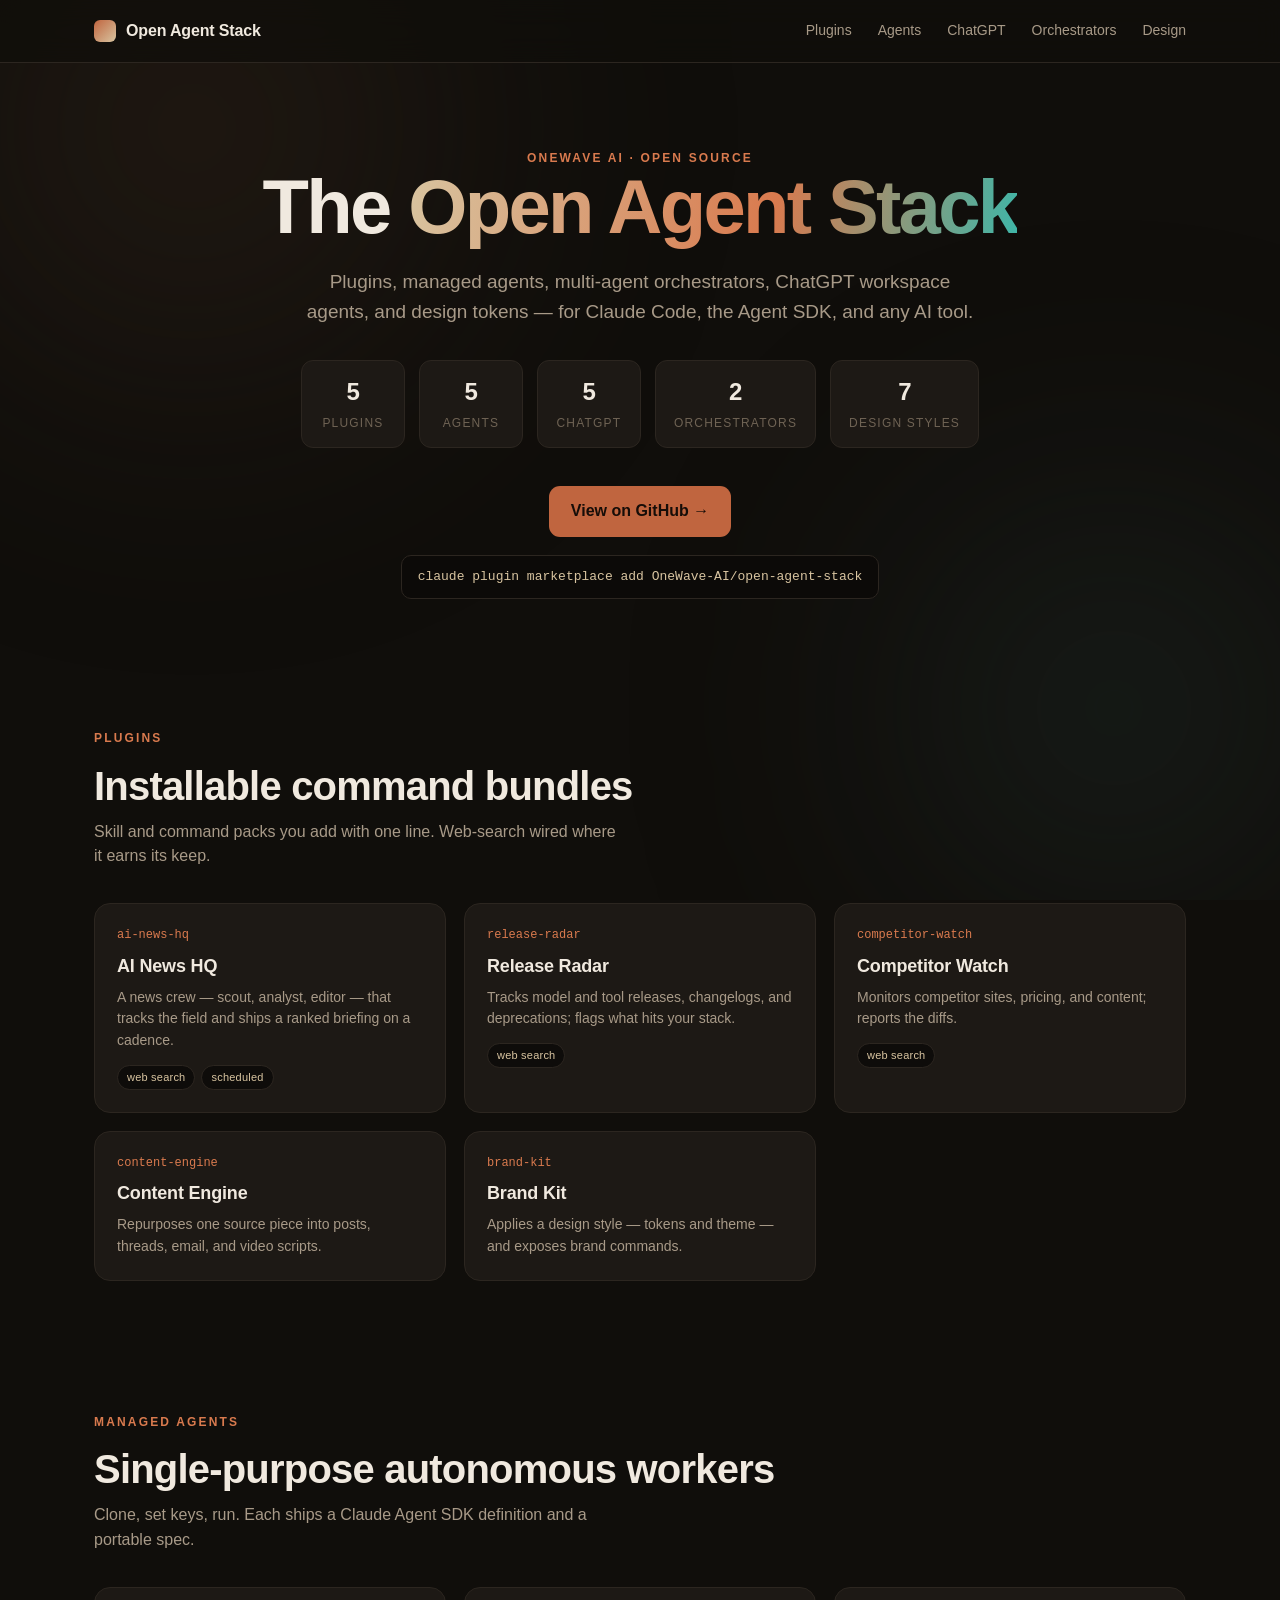
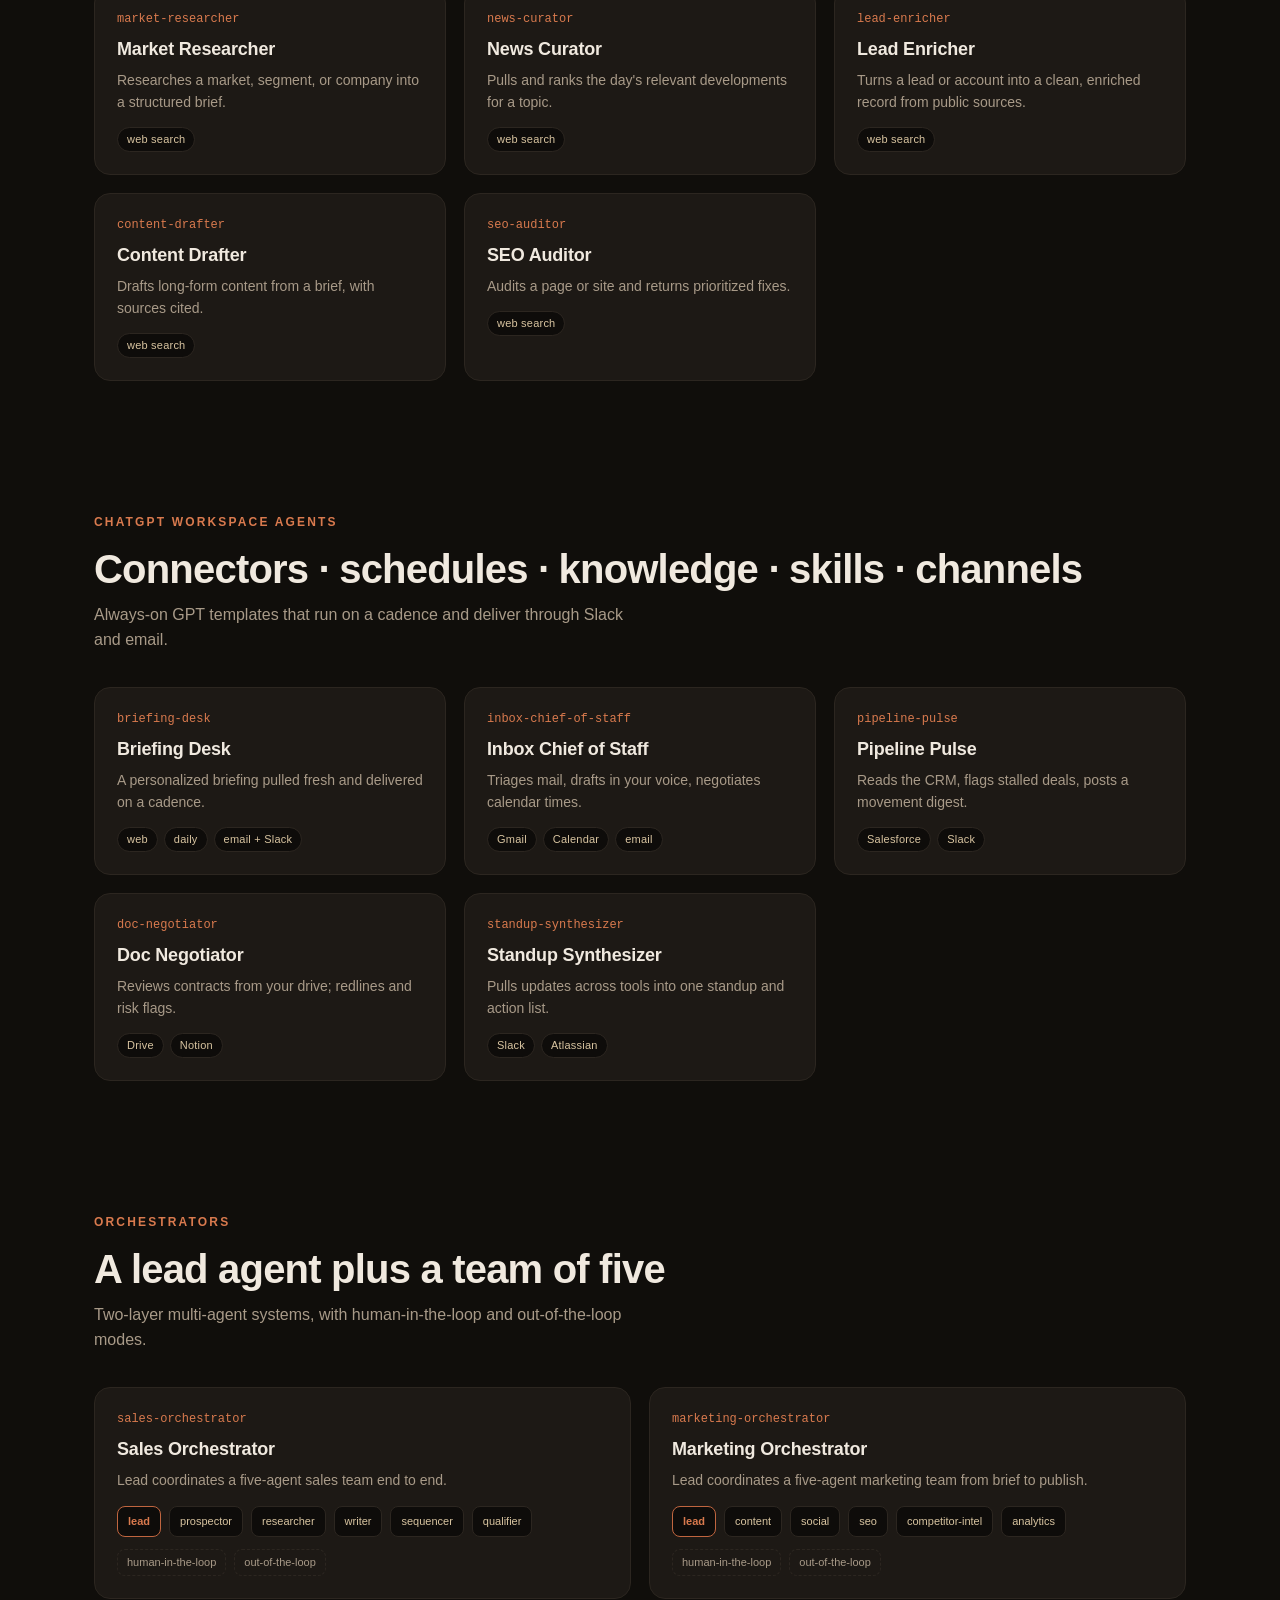
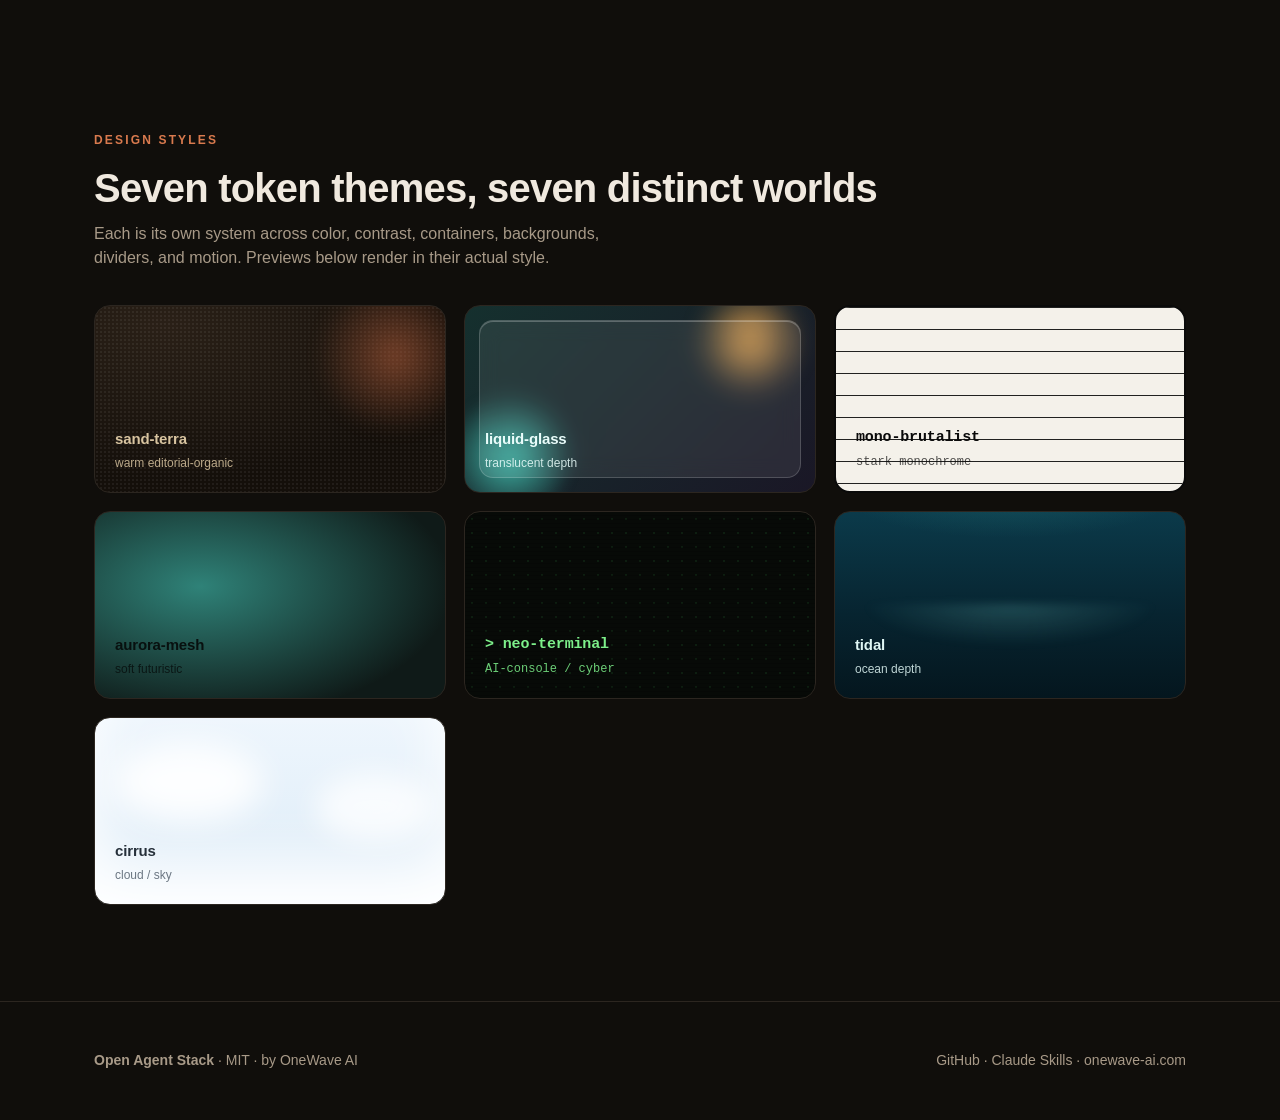
==== site/index.html @ 4bfe181f "Add full-kit preview page + ground ai-news-hq in researched sources - site/index.html: standalone pr" ====
<!DOCTYPE html>
<html lang="en">
<head>
<meta charset="UTF-8" />
<meta name="viewport" content="width=device-width, initial-scale=1.0" />
<title>Open Agent Stack — OneWave AI</title>
<meta name="description" content="Open-source plugins, managed agents, multi-agent orchestrators, ChatGPT workspace agents, and design tokens for Claude Code, the Agent SDK, and any AI tool." />
<style>
  :root{
    --bg:#100e0b; --bg2:#16130f; --raised:#1d1915; --line:#2c2620;
    --text:#f0e9df; --muted:#a89a88; --faint:#6f6354;
    --sand:#d8c4a0; --terra:#c0653f; --terra2:#d97a4e;
    --teal:#3fb6a8; --amber:#e0a14e;
    --maxw:1140px;
  }
  *{box-sizing:border-box;margin:0;padding:0}
  html{scroll-behavior:smooth}
  body{
    background:var(--bg); color:var(--text);
    font-family:-apple-system,BlinkMacSystemFont,"Segoe UI",Inter,Helvetica,Arial,sans-serif;
    line-height:1.55; -webkit-font-smoothing:antialiased;
    overflow-x:hidden;
  }
  a{color:inherit;text-decoration:none}
  .wrap{max-width:var(--maxw);margin:0 auto;padding:0 24px}
  .eyebrow{font-size:12px;letter-spacing:.18em;text-transform:uppercase;color:var(--terra2);font-weight:600}
  h2{font-size:clamp(26px,3.4vw,40px);letter-spacing:-.02em;line-height:1.1;margin:.4em 0 .3em}
  h3{font-size:18px;letter-spacing:-.01em}
  .sub{color:var(--muted);max-width:60ch}

  /* ---- ambient page background ---- */
  .ambient{position:fixed;inset:0;z-index:-1;overflow:hidden}
  .ambient::before,.ambient::after{content:"";position:absolute;border-radius:50%;filter:blur(120px);opacity:.5}
  .ambient::before{width:60vw;height:60vw;left:-15vw;top:-20vw;background:radial-gradient(circle,#3a2a1e,transparent 70%)}
  .ambient::after{width:50vw;height:50vw;right:-12vw;bottom:-10vw;background:radial-gradient(circle,#23332f,transparent 70%)}

  /* ---- nav ---- */
  nav{position:sticky;top:0;z-index:50;backdrop-filter:blur(14px);
      background:rgba(16,14,11,.72);border-bottom:1px solid var(--line)}
  nav .wrap{display:flex;align-items:center;justify-content:space-between;height:62px}
  .brand{display:flex;align-items:center;gap:10px;font-weight:600;letter-spacing:-.01em}
  .brand .dot{width:22px;height:22px;border-radius:6px;
    background:linear-gradient(135deg,var(--terra),var(--sand))}
  .navlinks{display:flex;gap:26px;font-size:14px;color:var(--muted)}
  .navlinks a:hover{color:var(--text)}
  @media(max-width:760px){.navlinks{display:none}}

  /* ---- hero ---- */
  header{padding:86px 0 64px;text-align:center}
  header h1{font-size:clamp(40px,6.6vw,76px);letter-spacing:-.035em;line-height:1.02;font-weight:680}
  header h1 .grad{background:linear-gradient(100deg,var(--sand),var(--terra2) 60%,var(--teal));
    -webkit-background-clip:text;background-clip:text;color:transparent}
  header p{margin:22px auto 0;max-width:64ch;color:var(--muted);font-size:clamp(15px,1.7vw,19px)}
  .stat-row{display:flex;gap:14px;justify-content:center;flex-wrap:wrap;margin-top:34px}
  .stat{border:1px solid var(--line);background:var(--raised);border-radius:12px;padding:12px 18px;min-width:104px}
  .stat b{display:block;font-size:24px;letter-spacing:-.02em}
  .stat span{font-size:12px;color:var(--faint);text-transform:uppercase;letter-spacing:.1em}
  .cta{display:inline-flex;align-items:center;gap:9px;margin-top:38px;
    background:var(--terra);color:#160d08;font-weight:600;padding:13px 22px;border-radius:11px;
    transition:transform .2s ease,background .2s ease}
  .cta:hover{transform:translateY(-2px);background:var(--terra2)}
  .install{margin-top:18px;font-family:ui-monospace,SFMono-Regular,Menlo,monospace;font-size:13px;
    color:var(--sand);background:#0c0a08;border:1px solid var(--line);border-radius:10px;
    padding:11px 16px;display:inline-block}

  /* ---- sections ---- */
  section{padding:66px 0}
  .sec-head{margin-bottom:34px}
  .grid{display:grid;gap:18px}
  .g3{grid-template-columns:repeat(3,1fr)}
  .g2{grid-template-columns:repeat(2,1fr)}
  @media(max-width:900px){.g3{grid-template-columns:repeat(2,1fr)}}
  @media(max-width:620px){.g3,.g2{grid-template-columns:1fr}}

  .card{border:1px solid var(--line);background:var(--raised);border-radius:16px;padding:22px;
    position:relative;overflow:hidden;transition:transform .25s ease,border-color .25s ease}
  .card:hover{transform:translateY(-4px);border-color:#3d352b}
  .card .tag{font-family:ui-monospace,monospace;font-size:12px;color:var(--terra2)}
  .card h3{margin:8px 0 6px}
  .card p{font-size:14px;color:var(--muted)}
  .chips{display:flex;flex-wrap:wrap;gap:6px;margin-top:13px}
  .chip{font-size:11px;letter-spacing:.02em;color:var(--sand);border:1px solid var(--line);
    background:#0e0c0a;border-radius:999px;padding:3px 9px}

  /* ---- design-style preview cards: each renders its real aesthetic ---- */
  .styles{display:grid;grid-template-columns:repeat(3,1fr);gap:18px}
  @media(max-width:900px){.styles{grid-template-columns:repeat(2,1fr)}}
  @media(max-width:620px){.styles{grid-template-columns:1fr}}
  .sw{border-radius:16px;min-height:188px;padding:20px;position:relative;overflow:hidden;
    display:flex;flex-direction:column;justify-content:flex-end;border:1px solid var(--line)}
  .sw .name{font-weight:600;font-size:15px;letter-spacing:-.01em;position:relative;z-index:2}
  .sw .desc{font-size:12px;margin-top:3px;position:relative;z-index:2;opacity:.85}

  /* 1 sand-terra */
  .s-sand{background:radial-gradient(120% 120% at 20% 10%,#2a2017,#140f0a 70%);color:var(--sand)}
  .s-sand::after{content:"";position:absolute;width:160px;height:160px;border-radius:50%;
    right:-30px;top:-30px;background:radial-gradient(circle,#c0653f88,transparent 70%);filter:blur(8px)}
  .s-sand::before{content:"";position:absolute;inset:0;opacity:.06;
    background-image:radial-gradient(#fff 1px,transparent 1px);background-size:4px 4px}
  /* 2 liquid-glass */
  .s-glass{background:linear-gradient(135deg,#15302e,#1a1726);color:#eafdfb}
  .s-glass .pane{position:absolute;inset:14px;border-radius:14px;z-index:1;
    background:rgba(255,255,255,.08);backdrop-filter:blur(10px);
    border:1px solid rgba(255,255,255,.18);box-shadow:inset 0 1px 0 rgba(255,255,255,.25)}
  .s-glass::before{content:"";position:absolute;width:130px;height:130px;border-radius:50%;
    left:-20px;bottom:-30px;background:radial-gradient(circle,var(--teal),transparent 70%);filter:blur(6px)}
  .s-glass::after{content:"";position:absolute;width:110px;height:110px;border-radius:50%;
    right:10px;top:-20px;background:radial-gradient(circle,#e0a14e,transparent 70%);filter:blur(10px)}
  /* 3 mono-brutalist */
  .s-mono{background:#f4f1ea;color:#0a0a0a;border:2px solid #0a0a0a}
  .s-mono::before{content:"";position:absolute;inset:0;opacity:.9;
    background-image:linear-gradient(#0a0a0a 1px,transparent 1px);background-size:100% 22px}
  .s-mono .name,.s-mono .desc{font-family:ui-monospace,monospace}
  .s-mono .desc{opacity:.7}
  /* 4 aurora-mesh */
  .s-aurora{color:#0c1413;
    background:
      radial-gradient(60% 60% at 15% 20%,#3fb6a8aa,transparent 60%),
      radial-gradient(55% 55% at 85% 25%,#e0a14ecc,transparent 60%),
      radial-gradient(70% 70% at 60% 90%,#d97a4ebb,transparent 60%),
      #0f1a18;
    background-size:200% 200%;animation:mesh 14s ease-in-out infinite}
  @keyframes mesh{0%,100%{background-position:0% 0%}50%{background-position:100% 100%}}
  .s-aurora .name,.s-aurora .desc{color:#08100f}
  /* 5 neo-terminal */
  .s-term{background:#070a07;color:#7df08a;font-family:ui-monospace,monospace}
  .s-term::before{content:"";position:absolute;inset:0;opacity:.25;
    background-image:radial-gradient(#1f5a2a 1px,transparent 1px);background-size:14px 14px}
  .s-term::after{content:"";position:absolute;inset:0;opacity:.5;pointer-events:none;
    background:repeating-linear-gradient(transparent 0 3px,rgba(0,0,0,.35) 3px 4px)}
  .s-term .name::before{content:"> "}
  /* 6 tidal / ocean */
  .s-tidal{color:#dff6f4;
    background:linear-gradient(180deg,#0b3a4a,#072430 55%,#04161e);}
  .s-tidal::before{content:"";position:absolute;inset:0;opacity:.5;
    background:radial-gradient(80% 40% at 50% -10%,#3fb6a855,transparent 60%)}
  .s-tidal::after{content:"";position:absolute;left:-10%;right:-10%;bottom:34px;height:60px;
    background:radial-gradient(50% 100% at 50% 0,#7fe3da33,transparent 70%);filter:blur(4px)}
  /* 7 cirrus / cloud */
  .s-cirrus{color:#26303a;
    background:linear-gradient(180deg,#eef6fd,#dcebf7);
    box-shadow:inset 0 -40px 60px #ffffff}
  .s-cirrus::before{content:"";position:absolute;width:150px;height:80px;border-radius:50%;
    left:18px;top:24px;background:#ffffff;filter:blur(16px);opacity:.9}
  .s-cirrus::after{content:"";position:absolute;width:120px;height:70px;border-radius:50%;
    right:10px;top:54px;background:#ffffff;filter:blur(14px);opacity:.75}
  .s-cirrus .desc{color:#54616e}

  /* orchestrator team viz */
  .team{display:flex;gap:8px;flex-wrap:wrap;margin-top:14px}
  .node{font-size:11px;border:1px solid var(--line);background:#0e0c0a;border-radius:8px;
    padding:6px 10px;color:var(--sand)}
  .lead{border-color:var(--terra);color:var(--terra2);font-weight:600}
  .modes{display:flex;gap:8px;margin-top:12px}
  .mode{font-size:11px;color:var(--muted);border:1px dashed var(--line);border-radius:8px;padding:4px 9px}

  footer{border-top:1px solid var(--line);padding:48px 0;margin-top:30px;color:var(--muted);font-size:14px}
  footer .wrap{display:flex;justify-content:space-between;flex-wrap:wrap;gap:18px}
  footer a:hover{color:var(--text)}

  /* reveal on scroll */
  .reveal{opacity:0;transform:translateY(18px);transition:opacity .6s ease,transform .6s ease}
  .reveal.in{opacity:1;transform:none}
  @media(prefers-reduced-motion:reduce){.reveal{opacity:1;transform:none}.s-aurora{animation:none}}
</style>
</head>
<body>
<div class="ambient"></div>

<nav>
  <div class="wrap">
    <a class="brand" href="#top"><span class="dot"></span> Open Agent Stack</a>
    <div class="navlinks">
      <a href="#plugins">Plugins</a>
      <a href="#agents">Agents</a>
      <a href="#chatgpt">ChatGPT</a>
      <a href="#orchestrators">Orchestrators</a>
      <a href="#styles">Design</a>
    </div>
  </div>
</nav>

<header id="top">
  <div class="wrap">
    <div class="eyebrow">OneWave AI · Open Source</div>
    <h1>The <span class="grad">Open Agent Stack</span></h1>
    <p>Plugins, managed agents, multi-agent orchestrators, ChatGPT workspace agents, and design tokens — for Claude Code, the Agent SDK, and any AI tool.</p>
    <div class="stat-row">
      <div class="stat"><b>5</b><span>Plugins</span></div>
      <div class="stat"><b>5</b><span>Agents</span></div>
      <div class="stat"><b>5</b><span>ChatGPT</span></div>
      <div class="stat"><b>2</b><span>Orchestrators</span></div>
      <div class="stat"><b>7</b><span>Design styles</span></div>
    </div>
    <div><a class="cta" href="https://github.com/OneWave-AI/open-agent-stack">View on GitHub →</a></div>
    <div class="install">claude plugin marketplace add OneWave-AI/open-agent-stack</div>
  </div>
</header>

<section id="plugins">
  <div class="wrap">
    <div class="sec-head reveal">
      <div class="eyebrow">Plugins</div>
      <h2>Installable command bundles</h2>
      <p class="sub">Skill and command packs you add with one line. Web-search wired where it earns its keep.</p>
    </div>
    <div class="grid g3">
      <div class="card reveal"><div class="tag">ai-news-hq</div><h3>AI News HQ</h3><p>A news crew — scout, analyst, editor — that tracks the field and ships a ranked briefing on a cadence.</p><div class="chips"><span class="chip">web search</span><span class="chip">scheduled</span></div></div>
      <div class="card reveal"><div class="tag">release-radar</div><h3>Release Radar</h3><p>Tracks model and tool releases, changelogs, and deprecations; flags what hits your stack.</p><div class="chips"><span class="chip">web search</span></div></div>
      <div class="card reveal"><div class="tag">competitor-watch</div><h3>Competitor Watch</h3><p>Monitors competitor sites, pricing, and content; reports the diffs.</p><div class="chips"><span class="chip">web search</span></div></div>
      <div class="card reveal"><div class="tag">content-engine</div><h3>Content Engine</h3><p>Repurposes one source piece into posts, threads, email, and video scripts.</p></div>
      <div class="card reveal"><div class="tag">brand-kit</div><h3>Brand Kit</h3><p>Applies a design style — tokens and theme — and exposes brand commands.</p></div>
    </div>
  </div>
</section>

<section id="agents">
  <div class="wrap">
    <div class="sec-head reveal">
      <div class="eyebrow">Managed Agents</div>
      <h2>Single-purpose autonomous workers</h2>
      <p class="sub">Clone, set keys, run. Each ships a Claude Agent SDK definition and a portable spec.</p>
    </div>
    <div class="grid g3">
      <div class="card reveal"><div class="tag">market-researcher</div><h3>Market Researcher</h3><p>Researches a market, segment, or company into a structured brief.</p><div class="chips"><span class="chip">web search</span></div></div>
      <div class="card reveal"><div class="tag">news-curator</div><h3>News Curator</h3><p>Pulls and ranks the day's relevant developments for a topic.</p><div class="chips"><span class="chip">web search</span></div></div>
      <div class="card reveal"><div class="tag">lead-enricher</div><h3>Lead Enricher</h3><p>Turns a lead or account into a clean, enriched record from public sources.</p><div class="chips"><span class="chip">web search</span></div></div>
      <div class="card reveal"><div class="tag">content-drafter</div><h3>Content Drafter</h3><p>Drafts long-form content from a brief, with sources cited.</p><div class="chips"><span class="chip">web search</span></div></div>
      <div class="card reveal"><div class="tag">seo-auditor</div><h3>SEO Auditor</h3><p>Audits a page or site and returns prioritized fixes.</p><div class="chips"><span class="chip">web search</span></div></div>
    </div>
  </div>
</section>

<section id="chatgpt">
  <div class="wrap">
    <div class="sec-head reveal">
      <div class="eyebrow">ChatGPT Workspace Agents</div>
      <h2>Connectors · schedules · knowledge · skills · channels</h2>
      <p class="sub">Always-on GPT templates that run on a cadence and deliver through Slack and email.</p>
    </div>
    <div class="grid g3">
      <div class="card reveal"><div class="tag">briefing-desk</div><h3>Briefing Desk</h3><p>A personalized briefing pulled fresh and delivered on a cadence.</p><div class="chips"><span class="chip">web</span><span class="chip">daily</span><span class="chip">email + Slack</span></div></div>
      <div class="card reveal"><div class="tag">inbox-chief-of-staff</div><h3>Inbox Chief of Staff</h3><p>Triages mail, drafts in your voice, negotiates calendar times.</p><div class="chips"><span class="chip">Gmail</span><span class="chip">Calendar</span><span class="chip">email</span></div></div>
      <div class="card reveal"><div class="tag">pipeline-pulse</div><h3>Pipeline Pulse</h3><p>Reads the CRM, flags stalled deals, posts a movement digest.</p><div class="chips"><span class="chip">Salesforce</span><span class="chip">Slack</span></div></div>
      <div class="card reveal"><div class="tag">doc-negotiator</div><h3>Doc Negotiator</h3><p>Reviews contracts from your drive; redlines and risk flags.</p><div class="chips"><span class="chip">Drive</span><span class="chip">Notion</span></div></div>
      <div class="card reveal"><div class="tag">standup-synthesizer</div><h3>Standup Synthesizer</h3><p>Pulls updates across tools into one standup and action list.</p><div class="chips"><span class="chip">Slack</span><span class="chip">Atlassian</span></div></div>
    </div>
  </div>
</section>

<section id="orchestrators">
  <div class="wrap">
    <div class="sec-head reveal">
      <div class="eyebrow">Orchestrators</div>
      <h2>A lead agent plus a team of five</h2>
      <p class="sub">Two-layer multi-agent systems, with human-in-the-loop and out-of-the-loop modes.</p>
    </div>
    <div class="grid g2">
      <div class="card reveal">
        <div class="tag">sales-orchestrator</div><h3>Sales Orchestrator</h3>
        <p>Lead coordinates a five-agent sales team end to end.</p>
        <div class="team">
          <span class="node lead">lead</span><span class="node">prospector</span><span class="node">researcher</span>
          <span class="node">writer</span><span class="node">sequencer</span><span class="node">qualifier</span>
        </div>
        <div class="modes"><span class="mode">human-in-the-loop</span><span class="mode">out-of-the-loop</span></div>
      </div>
      <div class="card reveal">
        <div class="tag">marketing-orchestrator</div><h3>Marketing Orchestrator</h3>
        <p>Lead coordinates a five-agent marketing team from brief to publish.</p>
        <div class="team">
          <span class="node lead">lead</span><span class="node">content</span><span class="node">social</span>
          <span class="node">seo</span><span class="node">competitor-intel</span><span class="node">analytics</span>
        </div>
        <div class="modes"><span class="mode">human-in-the-loop</span><span class="mode">out-of-the-loop</span></div>
      </div>
    </div>
  </div>
</section>

<section id="styles">
  <div class="wrap">
    <div class="sec-head reveal">
      <div class="eyebrow">Design Styles</div>
      <h2>Seven token themes, seven distinct worlds</h2>
      <p class="sub">Each is its own system across color, contrast, containers, backgrounds, dividers, and motion. Previews below render in their actual style.</p>
    </div>
    <div class="styles">
      <div class="sw s-sand reveal"><div class="name">sand-terra</div><div class="desc">warm editorial-organic</div></div>
      <div class="sw s-glass reveal"><div class="pane"></div><div class="name">liquid-glass</div><div class="desc">translucent depth</div></div>
      <div class="sw s-mono reveal"><div class="name">mono-brutalist</div><div class="desc">stark monochrome</div></div>
      <div class="sw s-aurora reveal"><div class="name">aurora-mesh</div><div class="desc">soft futuristic</div></div>
      <div class="sw s-term reveal"><div class="name">neo-terminal</div><div class="desc">AI-console / cyber</div></div>
      <div class="sw s-tidal reveal"><div class="name">tidal</div><div class="desc">ocean depth</div></div>
      <div class="sw s-cirrus reveal"><div class="name">cirrus</div><div class="desc">cloud / sky</div></div>
    </div>
  </div>
</section>

<footer>
  <div class="wrap">
    <div><strong>Open Agent Stack</strong> · MIT · by <a href="https://www.onewave-ai.com">OneWave AI</a></div>
    <div>
      <a href="https://github.com/OneWave-AI/open-agent-stack">GitHub</a> ·
      <a href="https://github.com/OneWave-AI/claude-skills">Claude Skills</a> ·
      <a href="https://www.onewave-ai.com">onewave-ai.com</a>
    </div>
  </div>
</footer>

<script>
  const io=new IntersectionObserver((es)=>{es.forEach(e=>{if(e.isIntersecting){e.target.classList.add('in');io.unobserve(e.target)}})},{threshold:.12});
  document.querySelectorAll('.reveal').forEach((el,i)=>{el.style.transitionDelay=(i%3*60)+'ms';io.observe(el)});
</script>
</body>
</html>
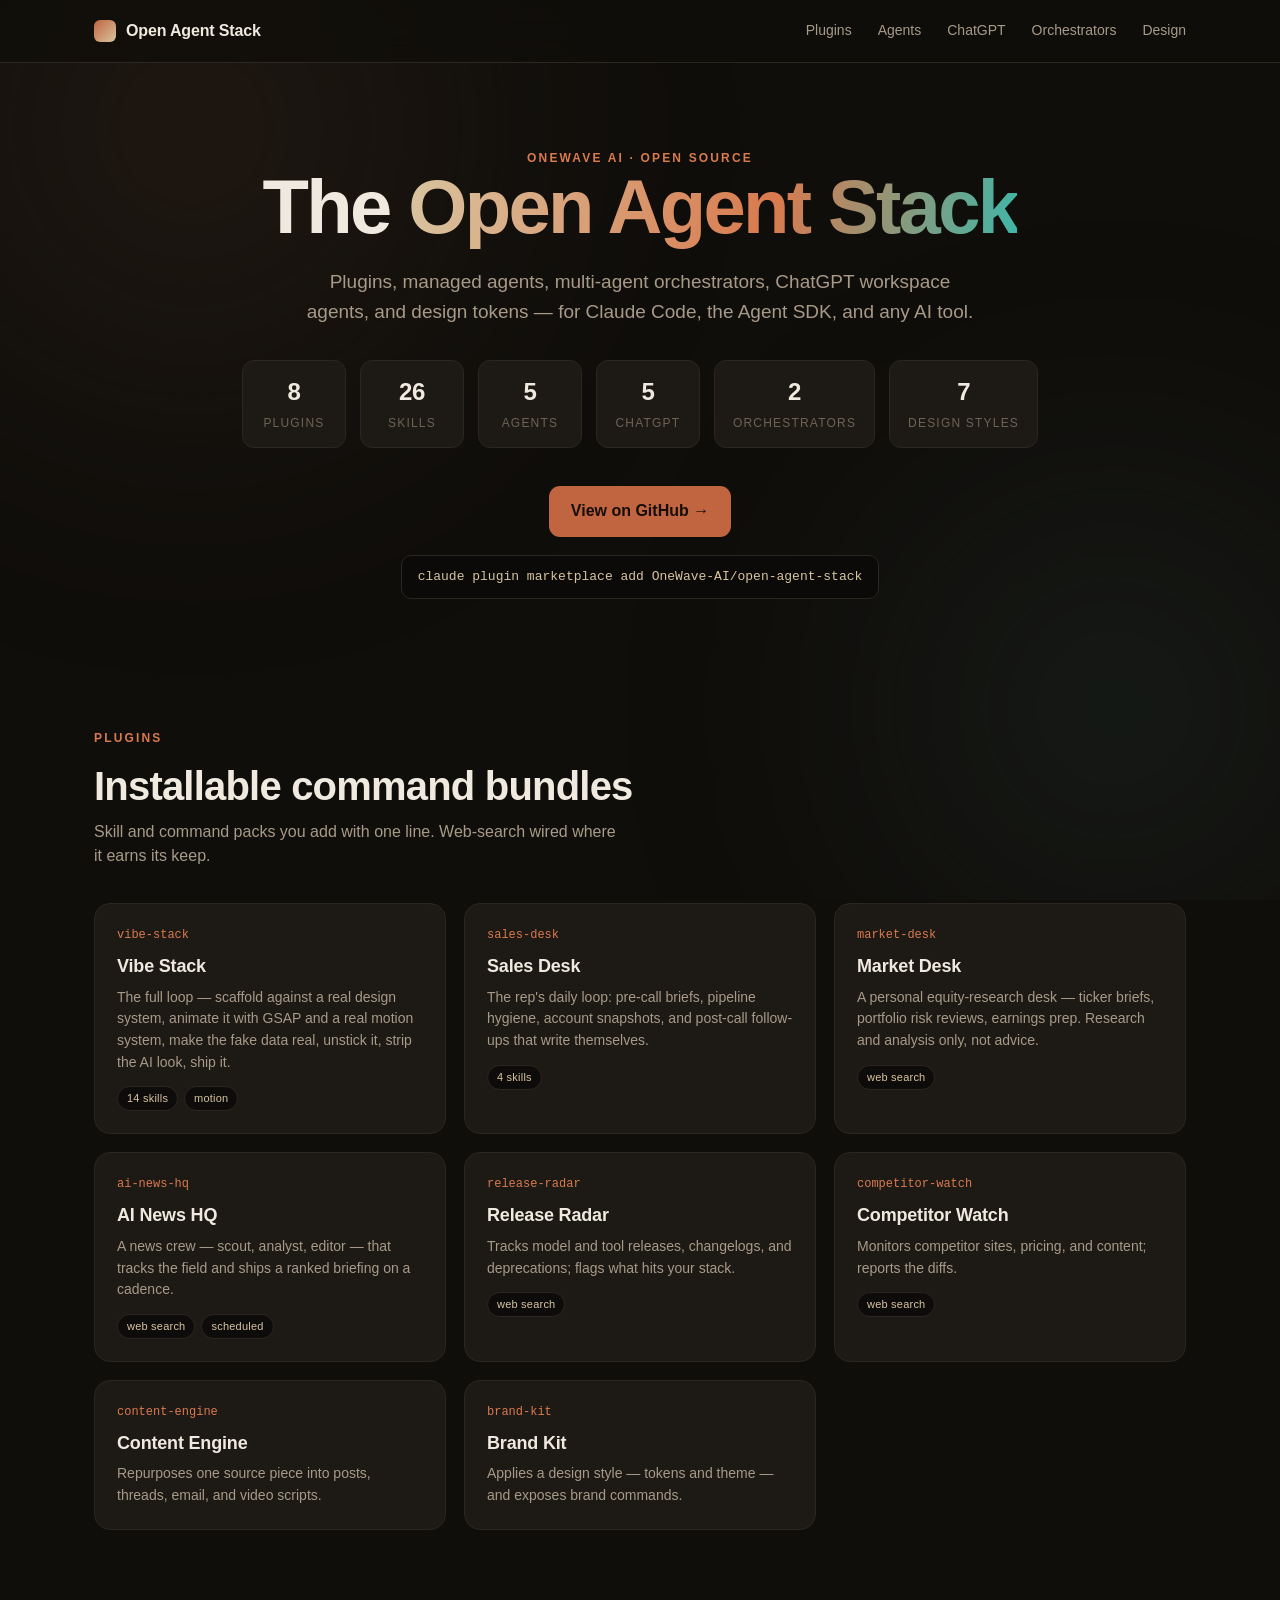
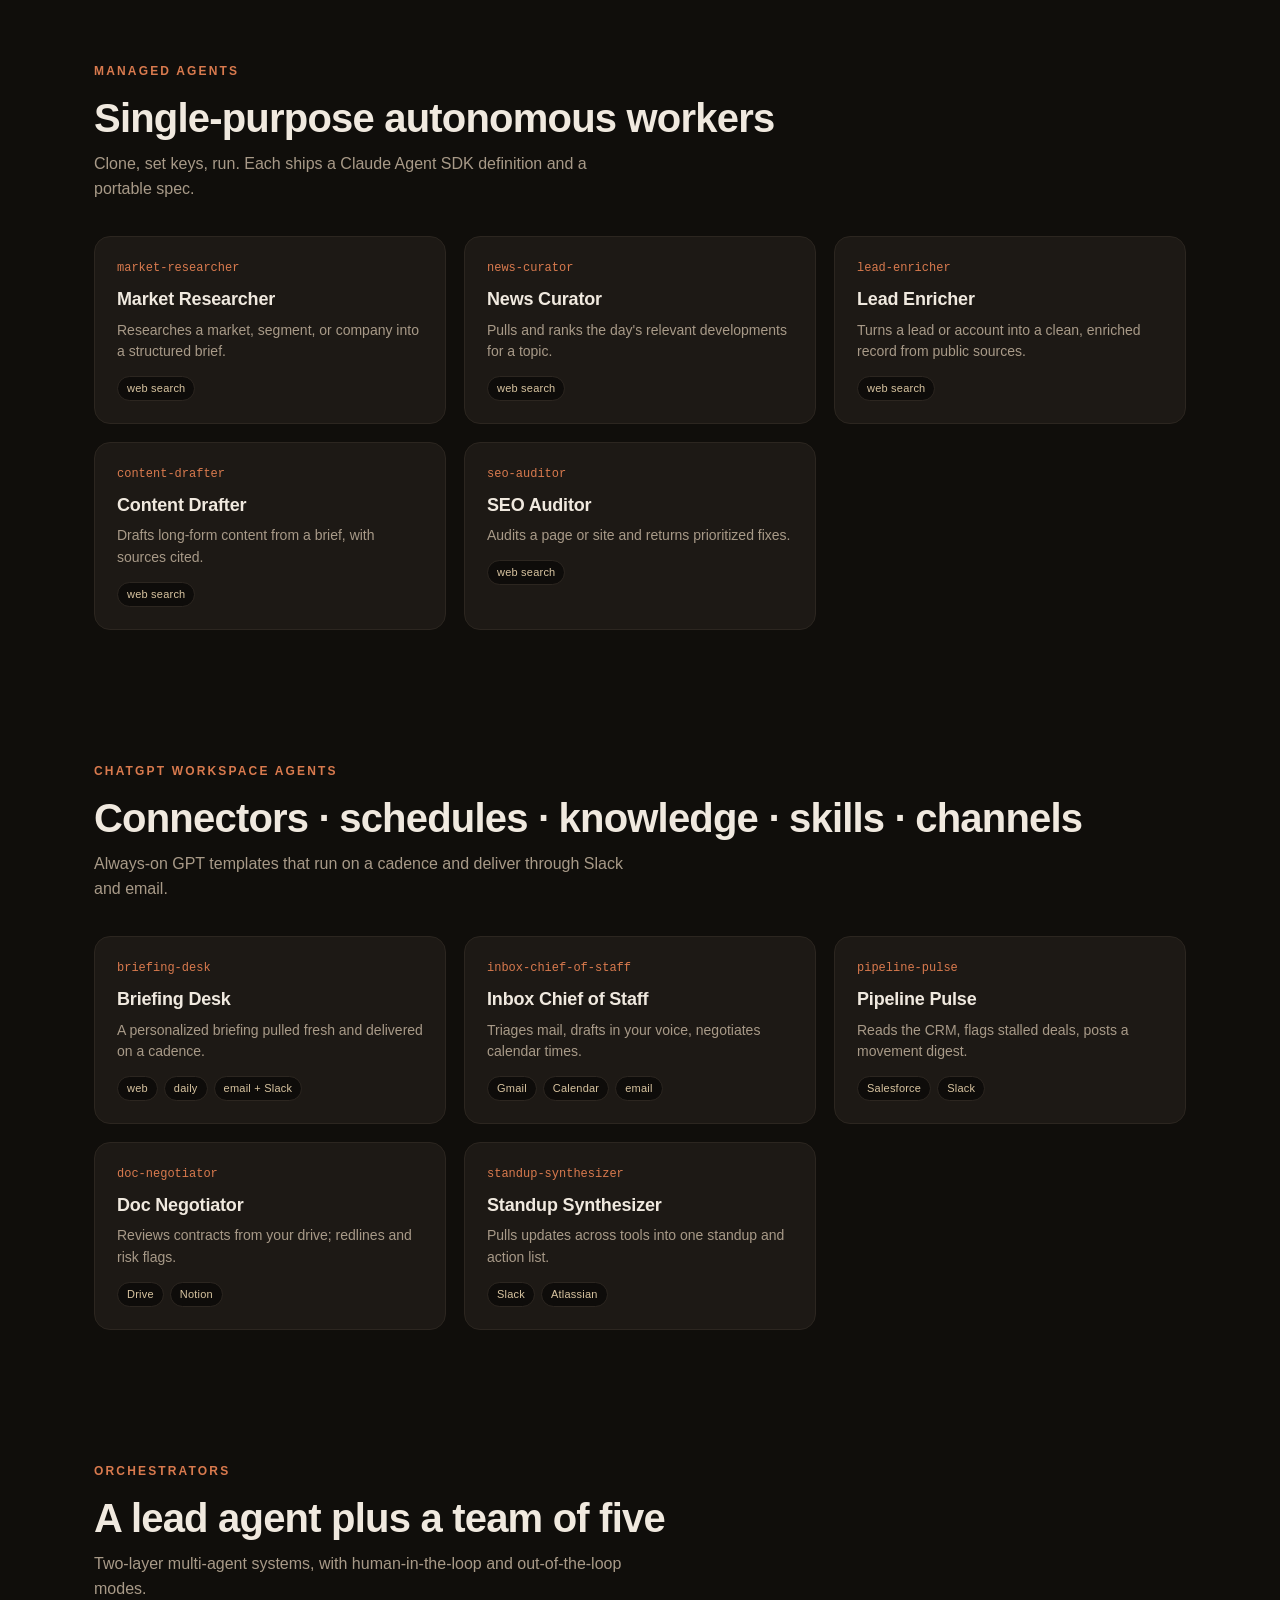
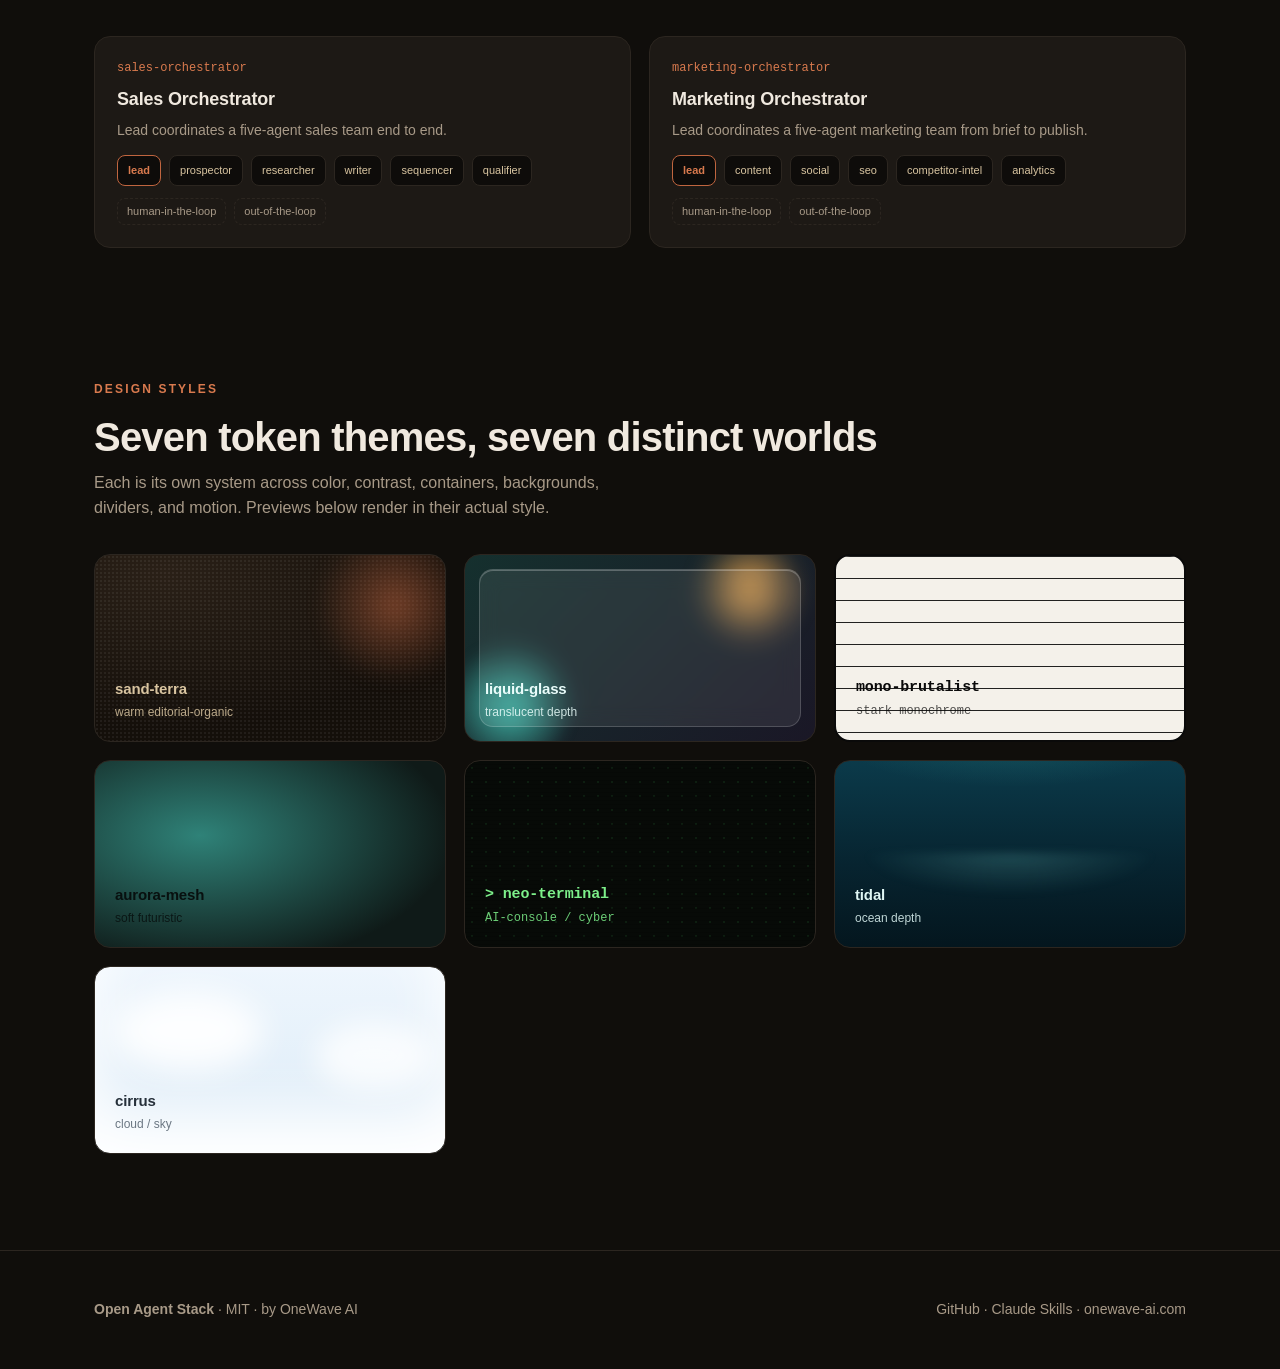
==== commit afb9d140: "Ship vibe-stack (14 skills) and rebuild the README as a real catalog The repo had 27 production-read" ====
--- a/site/index.html
+++ b/site/index.html
@@ -186,7 +186,8 @@
     <h1>The <span class="grad">Open Agent Stack</span></h1>
     <p>Plugins, managed agents, multi-agent orchestrators, ChatGPT workspace agents, and design tokens — for Claude Code, the Agent SDK, and any AI tool.</p>
     <div class="stat-row">
-      <div class="stat"><b>5</b><span>Plugins</span></div>
+      <div class="stat"><b>8</b><span>Plugins</span></div>
+      <div class="stat"><b>26</b><span>Skills</span></div>
       <div class="stat"><b>5</b><span>Agents</span></div>
       <div class="stat"><b>5</b><span>ChatGPT</span></div>
       <div class="stat"><b>2</b><span>Orchestrators</span></div>
@@ -205,6 +206,9 @@
       <p class="sub">Skill and command packs you add with one line. Web-search wired where it earns its keep.</p>
     </div>
     <div class="grid g3">
+      <div class="card reveal"><div class="tag">vibe-stack</div><h3>Vibe Stack</h3><p>The full loop — scaffold against a real design system, animate it with GSAP and a real motion system, make the fake data real, unstick it, strip the AI look, ship it.</p><div class="chips"><span class="chip">14 skills</span><span class="chip">motion</span></div></div>
+      <div class="card reveal"><div class="tag">sales-desk</div><h3>Sales Desk</h3><p>The rep's daily loop: pre-call briefs, pipeline hygiene, account snapshots, and post-call follow-ups that write themselves.</p><div class="chips"><span class="chip">4 skills</span></div></div>
+      <div class="card reveal"><div class="tag">market-desk</div><h3>Market Desk</h3><p>A personal equity-research desk — ticker briefs, portfolio risk reviews, earnings prep. Research and analysis only, not advice.</p><div class="chips"><span class="chip">web search</span></div></div>
       <div class="card reveal"><div class="tag">ai-news-hq</div><h3>AI News HQ</h3><p>A news crew — scout, analyst, editor — that tracks the field and ships a ranked briefing on a cadence.</p><div class="chips"><span class="chip">web search</span><span class="chip">scheduled</span></div></div>
       <div class="card reveal"><div class="tag">release-radar</div><h3>Release Radar</h3><p>Tracks model and tool releases, changelogs, and deprecations; flags what hits your stack.</p><div class="chips"><span class="chip">web search</span></div></div>
       <div class="card reveal"><div class="tag">competitor-watch</div><h3>Competitor Watch</h3><p>Monitors competitor sites, pricing, and content; reports the diffs.</p><div class="chips"><span class="chip">web search</span></div></div>
